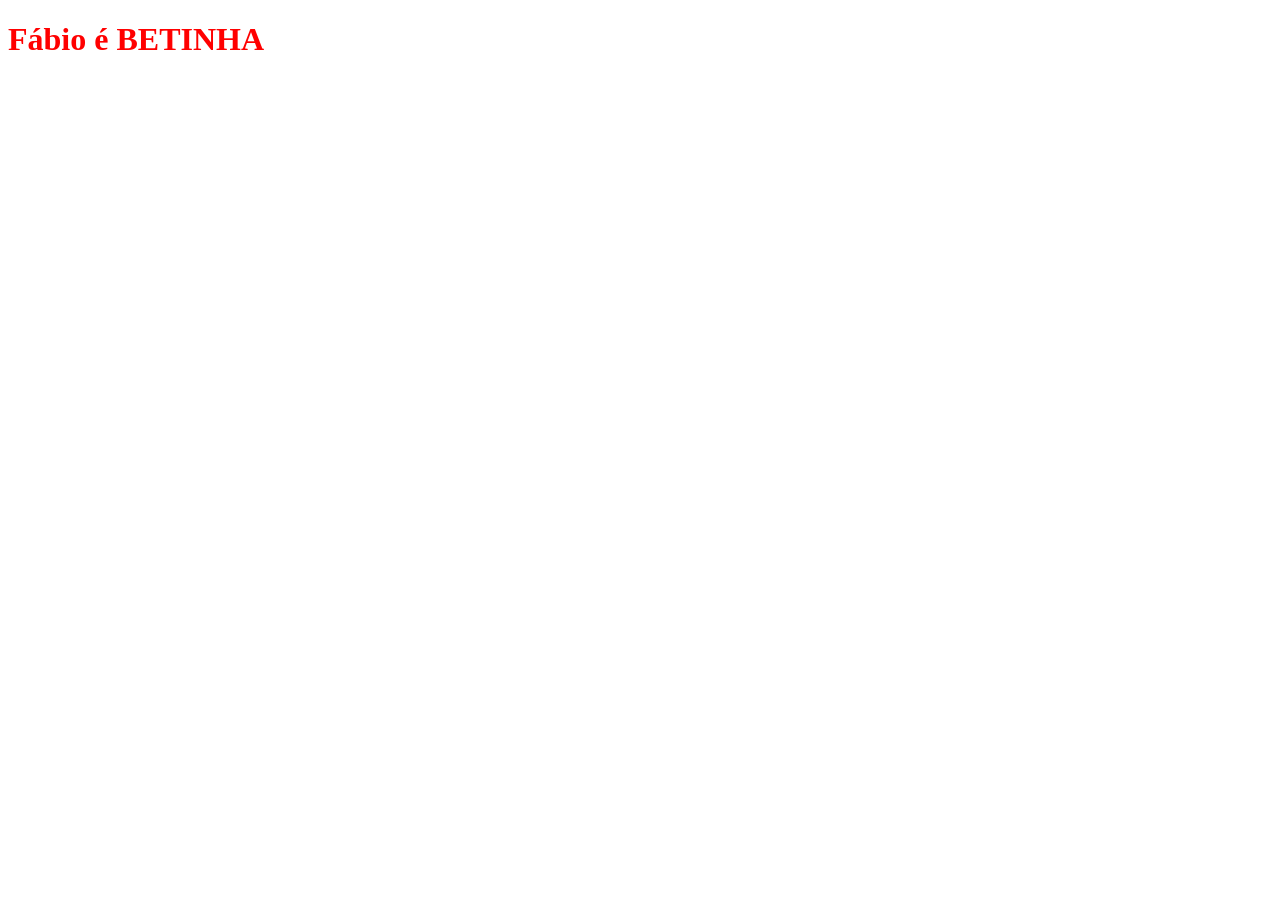
==== index.html @ f9057c80 "meuprimeirocommit" ====
<!DOCTYPE html>
<html lang="en">
<head>
    <meta charset="UTF-8">
    <meta name="viewport" content="width=device-width, initial-scale=1.0">
    <title>Document</title>
    <link rel="stylesheet" href="style.css">
</head>
<body>
    
<h1 id="hd">Fábio é BETINHA</h1>

</body>
</html>
---- style.css ----
#hd{
color: red;

}
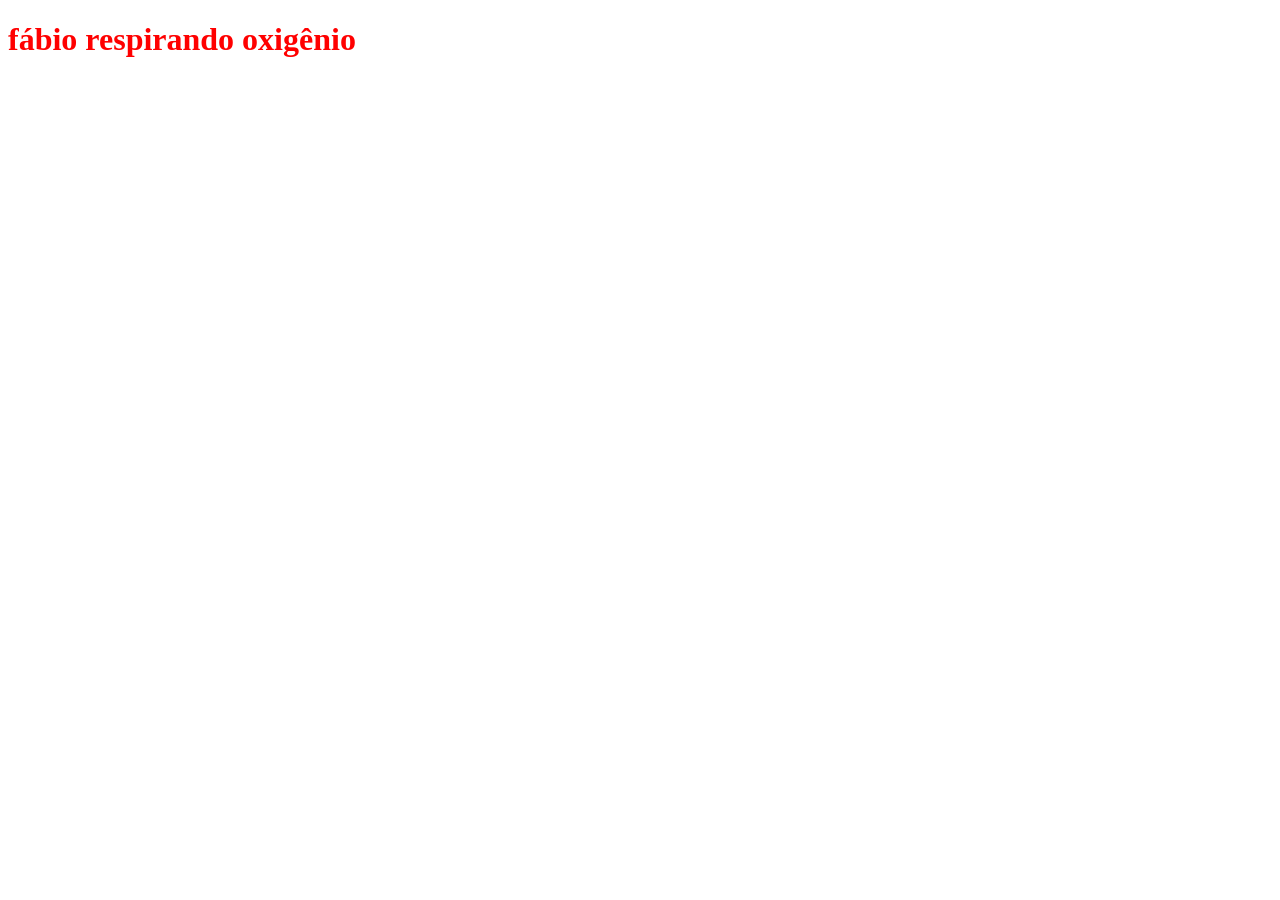
==== commit ba5ba9d0: "meuprimeirocommit" ====
--- a/index.html
+++ b/index.html
@@ -8,7 +8,7 @@
 </head>
 <body>
     
-<h1 id="hd">Fábio é BETINHA</h1>
+<h1 id="hd"> fábio respirando oxigênio</h1>
 
 </body>
 </html>
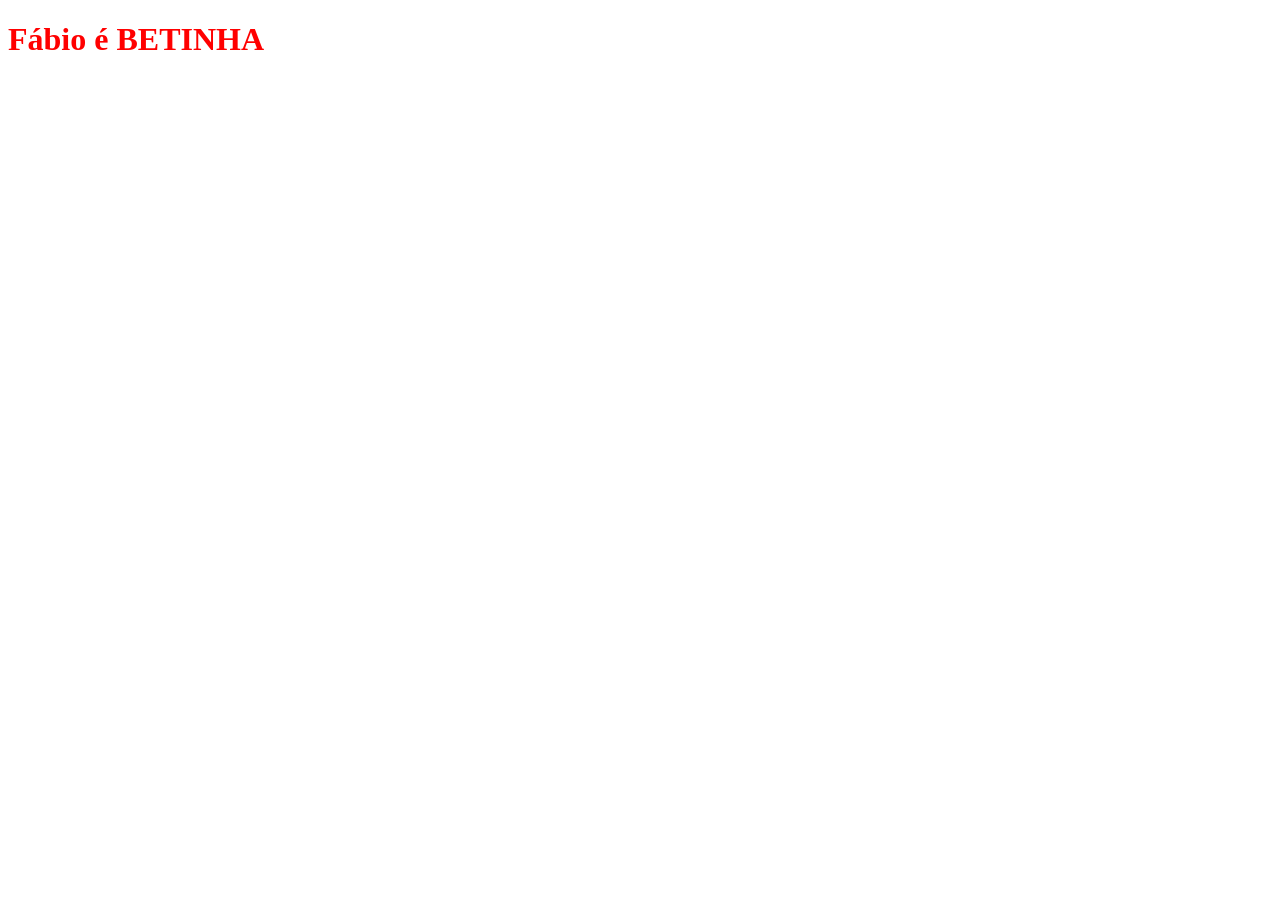
==== commit 18449254: "meuterceirocommit" ====
--- a/index.html
+++ b/index.html
@@ -8,7 +8,7 @@
 </head>
 <body>
     
-<h1 id="hd"> fábio respirando oxigênio</h1>
+<h1 id="hd"> Fábio é BETINHA</h1>
 
 </body>
 </html>
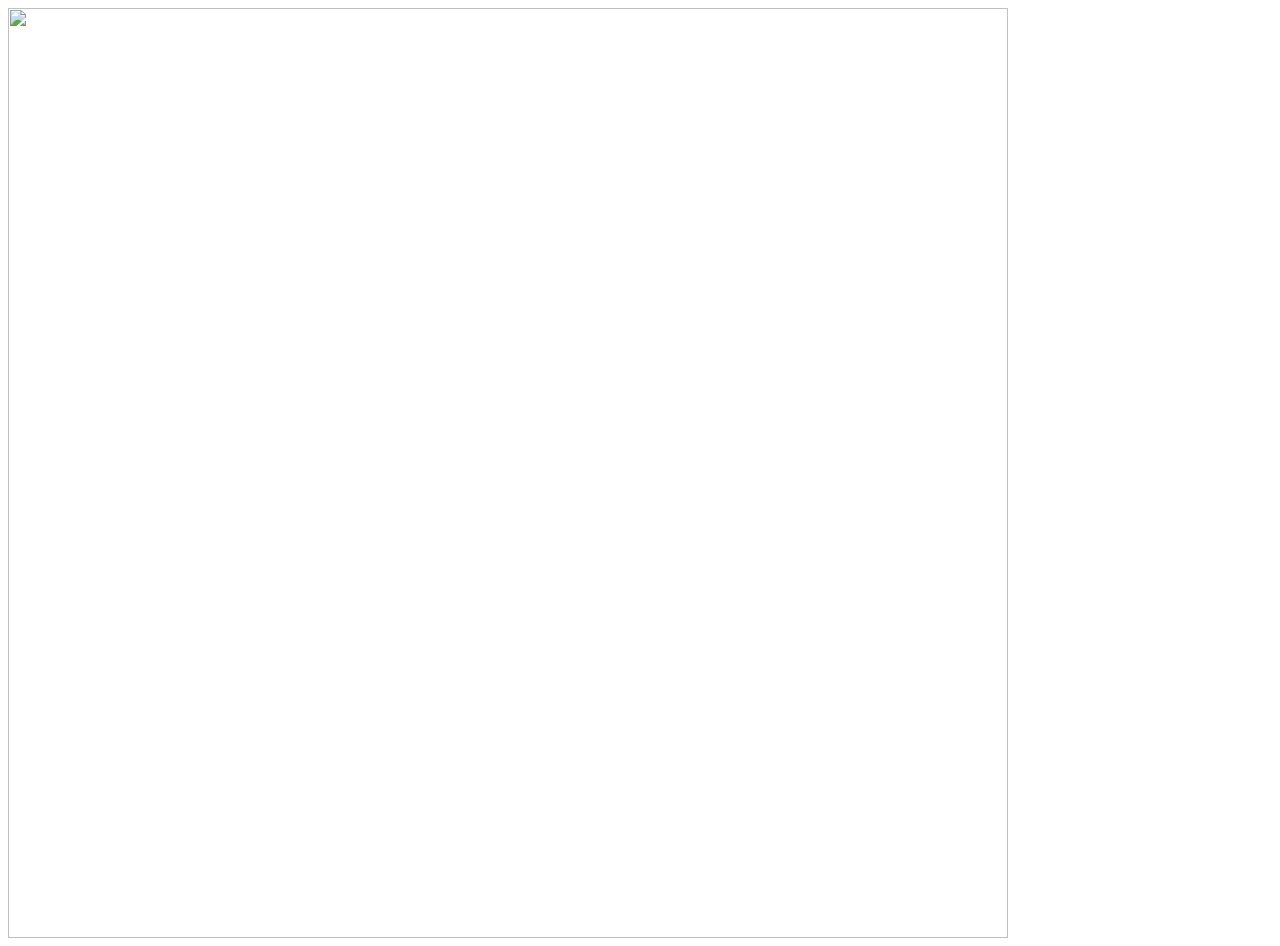
==== commit 48e5ca14: "invencível" ====
--- a/index.html
+++ b/index.html
@@ -7,8 +7,15 @@
     <link rel="stylesheet" href="style.css">
 </head>
 <body>
-    
-<h1 id="hd"> Fábio é BETINHA</h1>
+<div id="caixona">
+
+<img id="imagem" src="https://www.omelete.com.br/series-tv/invencivel-renovada-6-temporada" alt="">
+
+</div>
+
+
+
+
 
 </body>
 </html>
--- a/style.css
+++ b/style.css
@@ -1,4 +1,13 @@
-#hd{
-color: red;
+#caixona{
+width: 1000px;
+height: 930px;
+
+#imagem{
+width:1000px;
+height:930px;
+
+}
+
+
 
 }
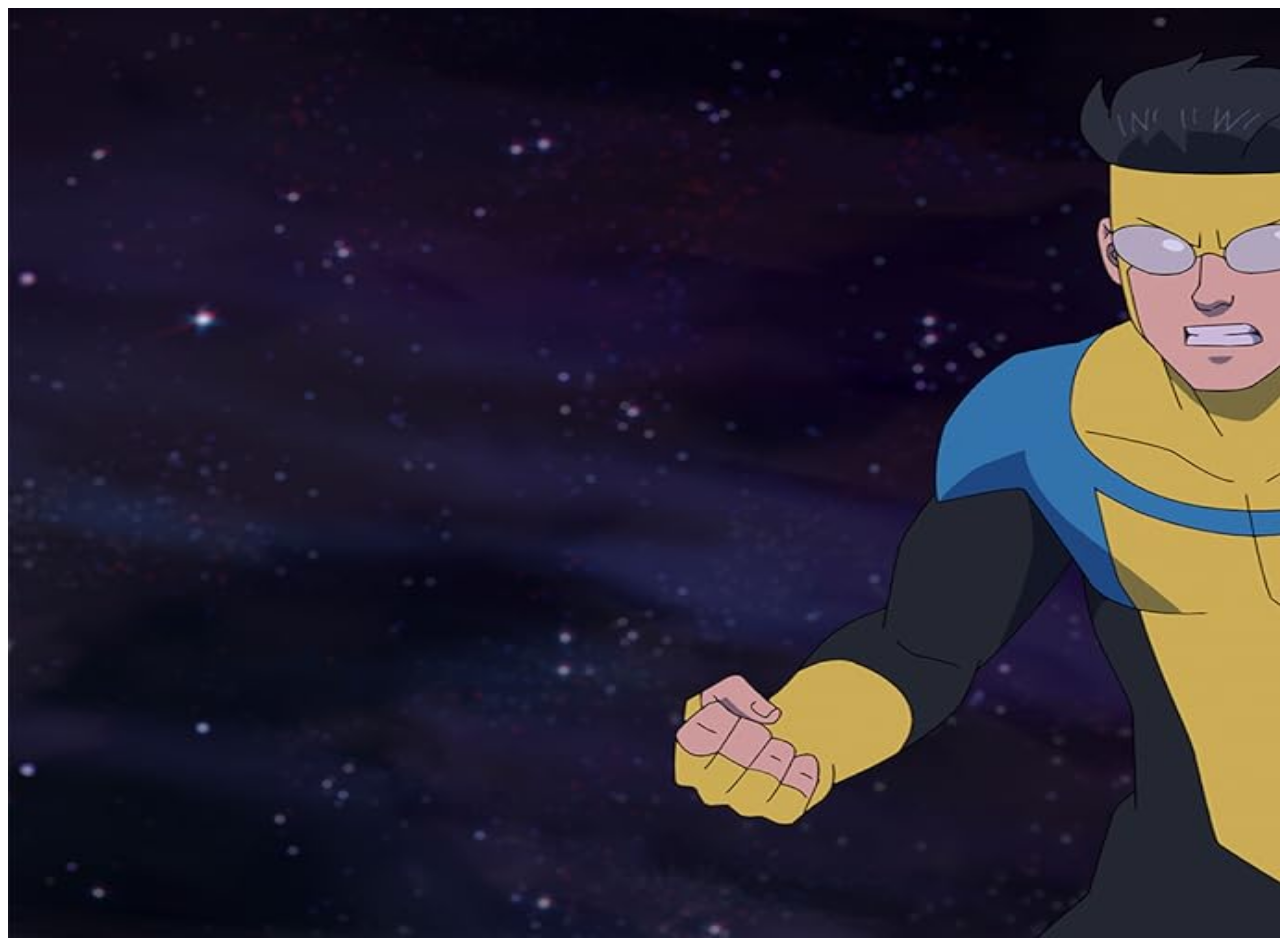
==== commit a26aa245: "meuprimeirocommit" ====
--- a/index.html
+++ b/index.html
@@ -9,7 +9,7 @@
 <body>
 <div id="caixona">
 
-<img id="imagem" src="https://www.omelete.com.br/series-tv/invencivel-renovada-6-temporada" alt="">
+<img id="imagem" src="INVENCIVEL.jpg" alt="">
 
 </div>
 
--- a/style.css
+++ b/style.css
@@ -1,9 +1,9 @@
 #caixona{
-width: 1000px;
+width: 2000px;
 height: 930px;
 
 #imagem{
-width:1000px;
+width:2000px;
 height:930px;
 
 }
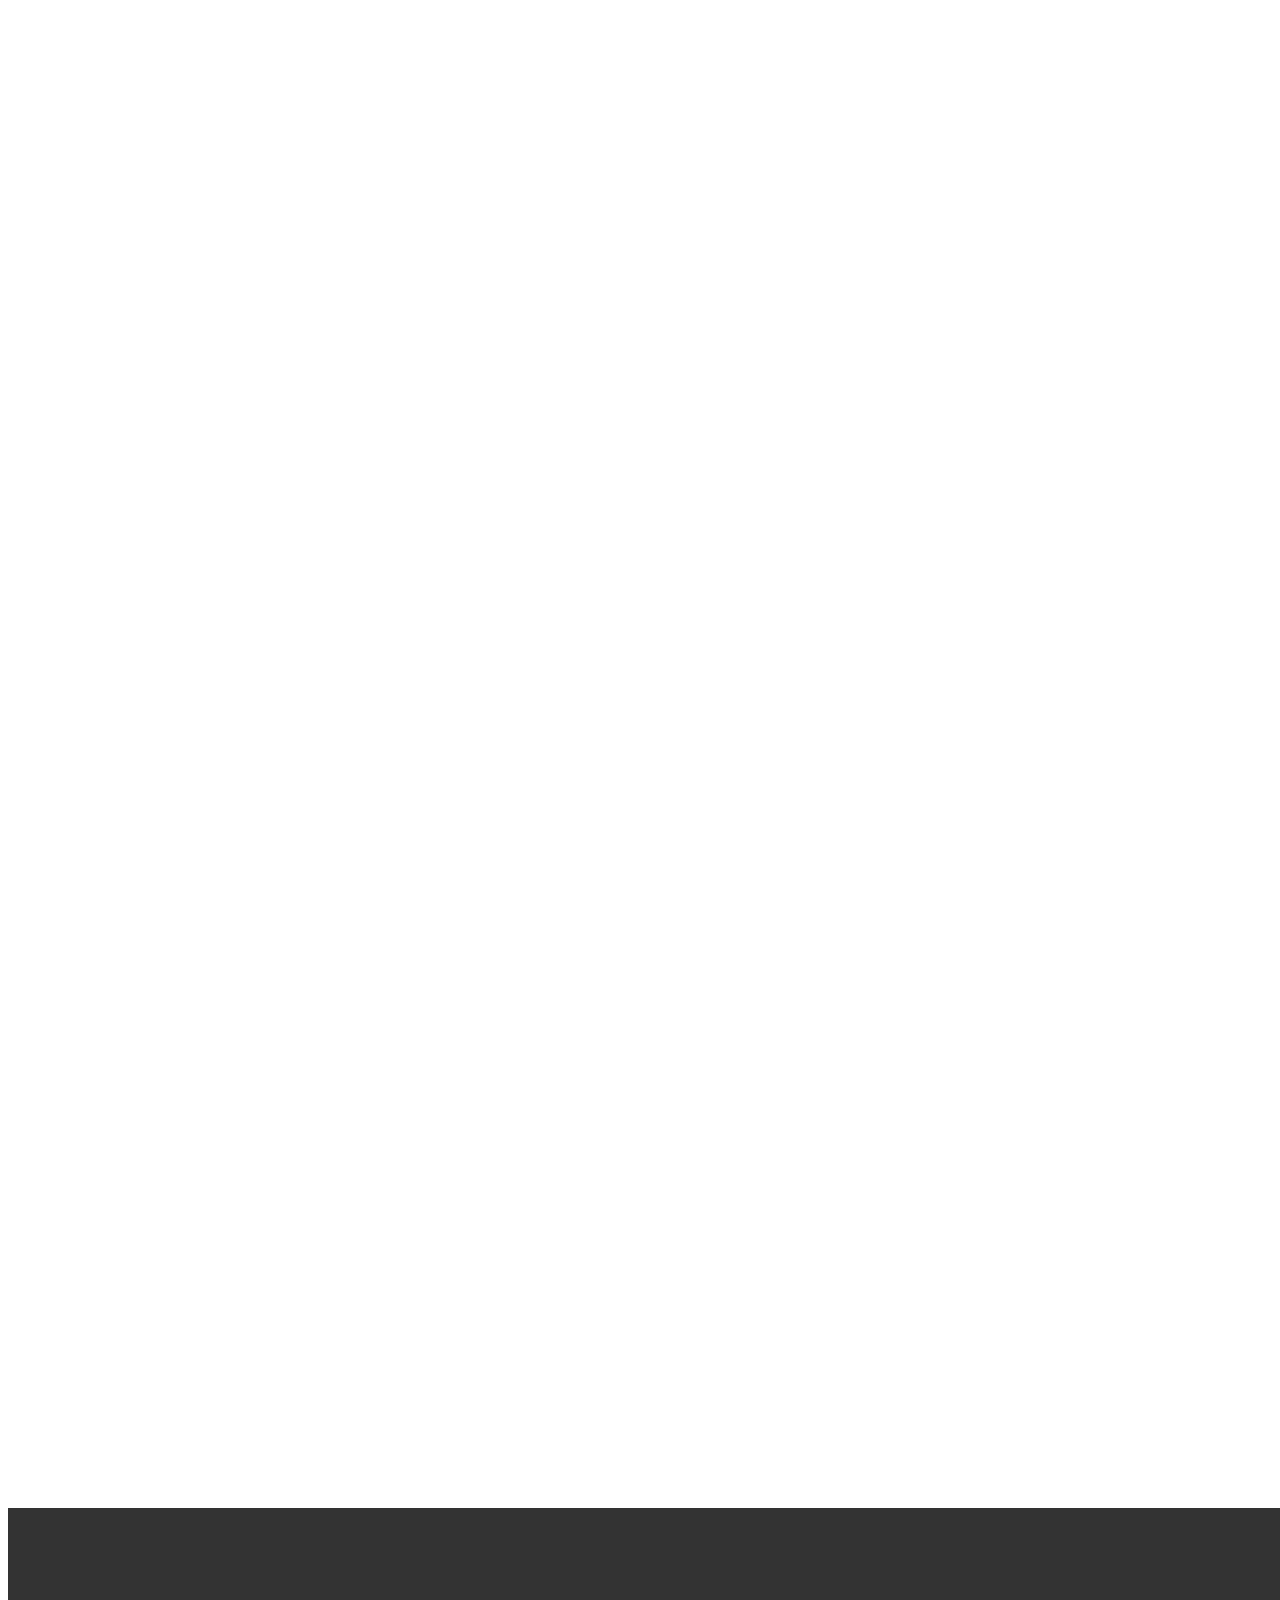
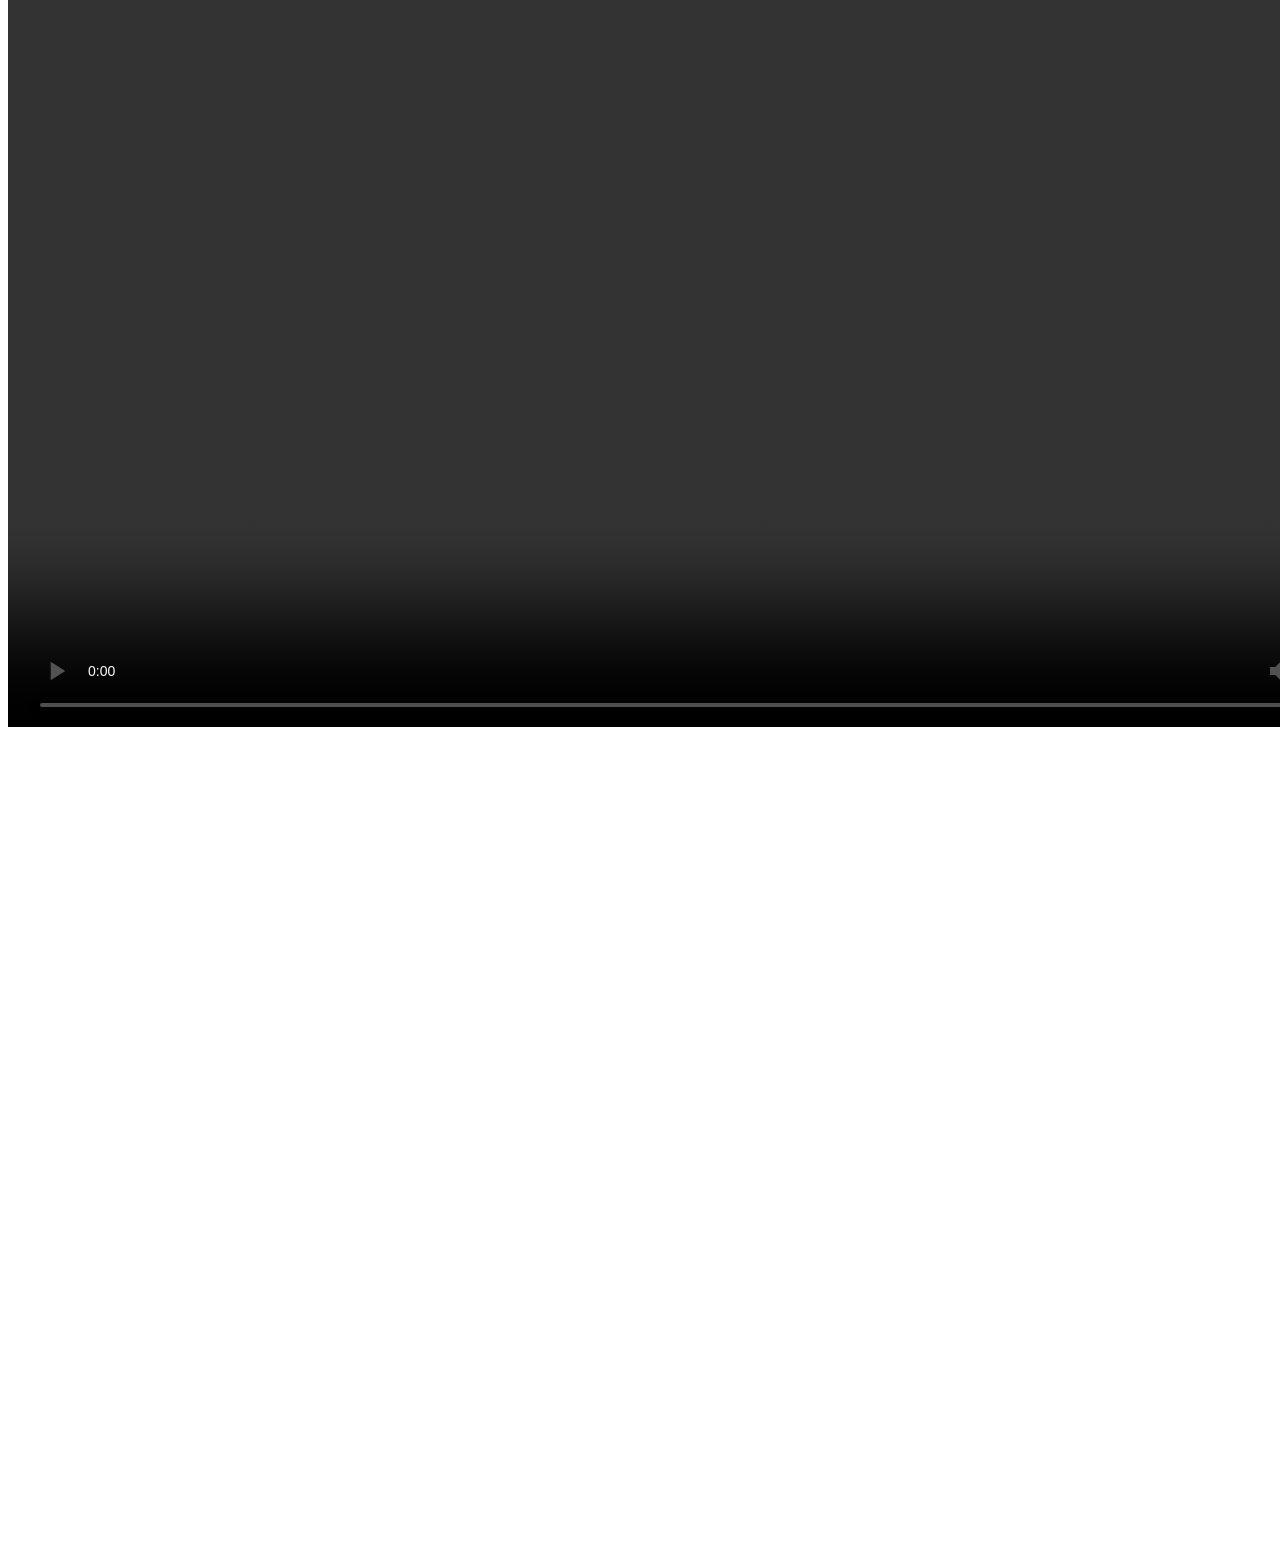
==== commit ce2c58a5: "vídeo" ====
--- a/index.html
+++ b/index.html
@@ -1,5 +1,5 @@
 <!DOCTYPE html>
-<html lang="en">
+<html lang="pt-br">
 <head>
     <meta charset="UTF-8">
     <meta name="viewport" content="width=device-width, initial-scale=1.0">
@@ -7,15 +7,26 @@
     <link rel="stylesheet" href="style.css">
 </head>
 <body>
+
+    <div id="caixonazona">
+
+    </div>
+
 <div id="caixona">
 
-<img id="imagem" src="INVENCIVEL.jpg" alt="">
+<video id="audiovisual" width="1450" height="819" controls
+
+        src="Harry Potter VS Lord Voldemort - Batalha final em Hogwarts.mp4">
+    </video>
+        </div>
+
+<div id="invencible">
+
+
 
 </div>
 
 
 
-
-
 </body>
 </html>
--- a/style.css
+++ b/style.css
@@ -1,13 +1,25 @@
-#caixona{
-width: 2000px;
-height: 930px;
-
-#imagem{
-width:2000px;
-height:930px;
+#caixonazona{
+width: 100%;
+height: 1500px;
 
 }
 
+#caixona{
+width: 1450px;
+height: 819px;
+
+}
+
+#audiovisual{
+width: 1450px;
+height: 819px;
+object-fit: cover;
+
+}
+
+#invencible{
+width: 50px;
+height: 819px;
 
 
 }
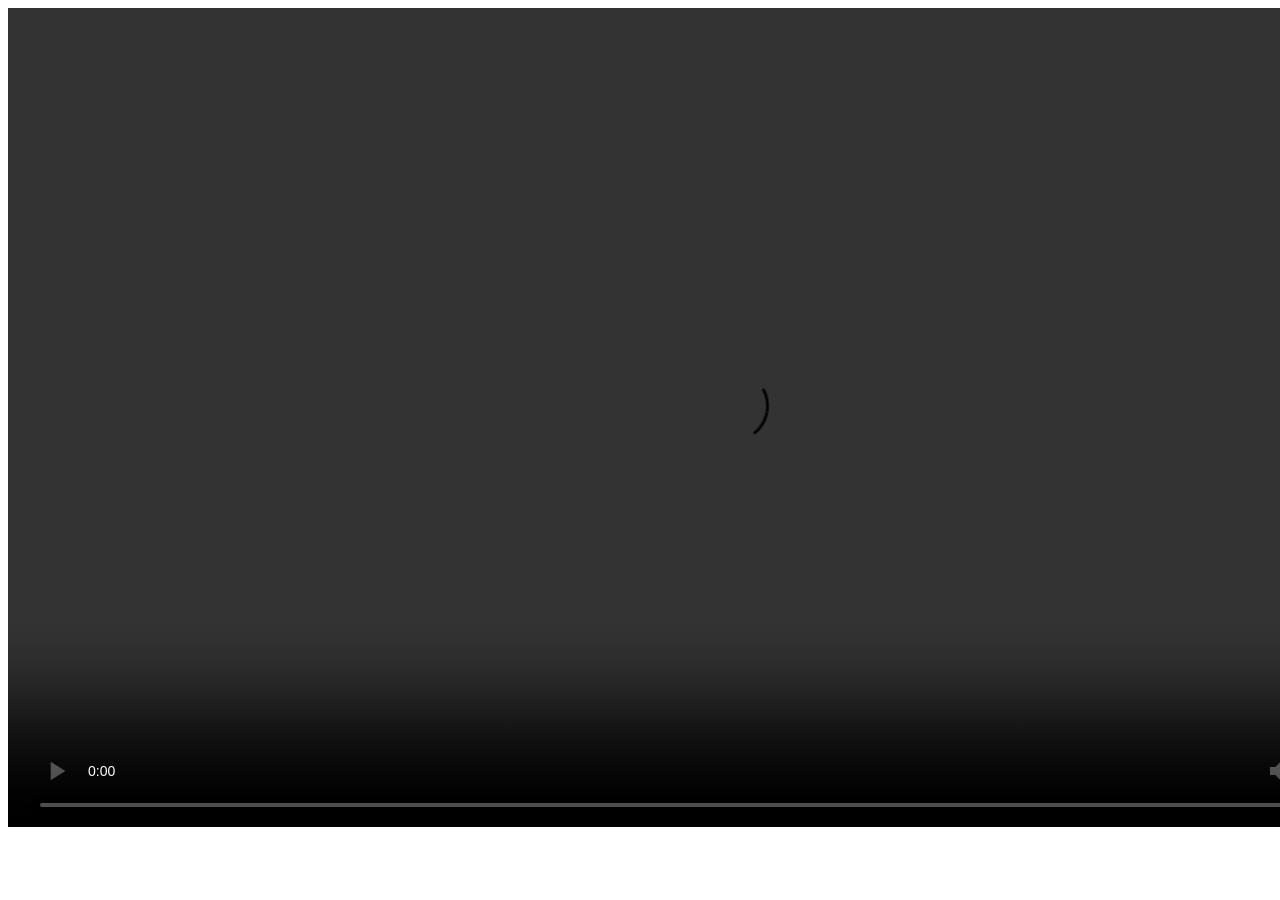
==== commit 4eff2775: "prosseguindo" ====
--- a/index.html
+++ b/index.html
@@ -10,7 +10,7 @@
 
     <div id="caixonazona">
 
-    </div>
+    
 
 <div id="caixona">
 
@@ -22,11 +22,11 @@
 
 <div id="invencible">
 
-
+<a href="https://ndrangheta-br.blogspot.com/2012/10/hq-invencivel-94-edicoes-especiais.html"></a>
 
 </div>
 
-
+</div>
 
 </body>
 </html>
--- a/style.css
+++ b/style.css
@@ -1,6 +1,8 @@
 #caixonazona{
 width: 100%;
-height: 1500px;
+height: 815px;
+display: flex;
+flex-direction: row;
 
 }
 
@@ -18,8 +20,10 @@
 }
 
 #invencible{
-width: 50px;
+width: 70px;
 height: 819px;
+display: flex;
+justify-content: right;
 
 
 }
